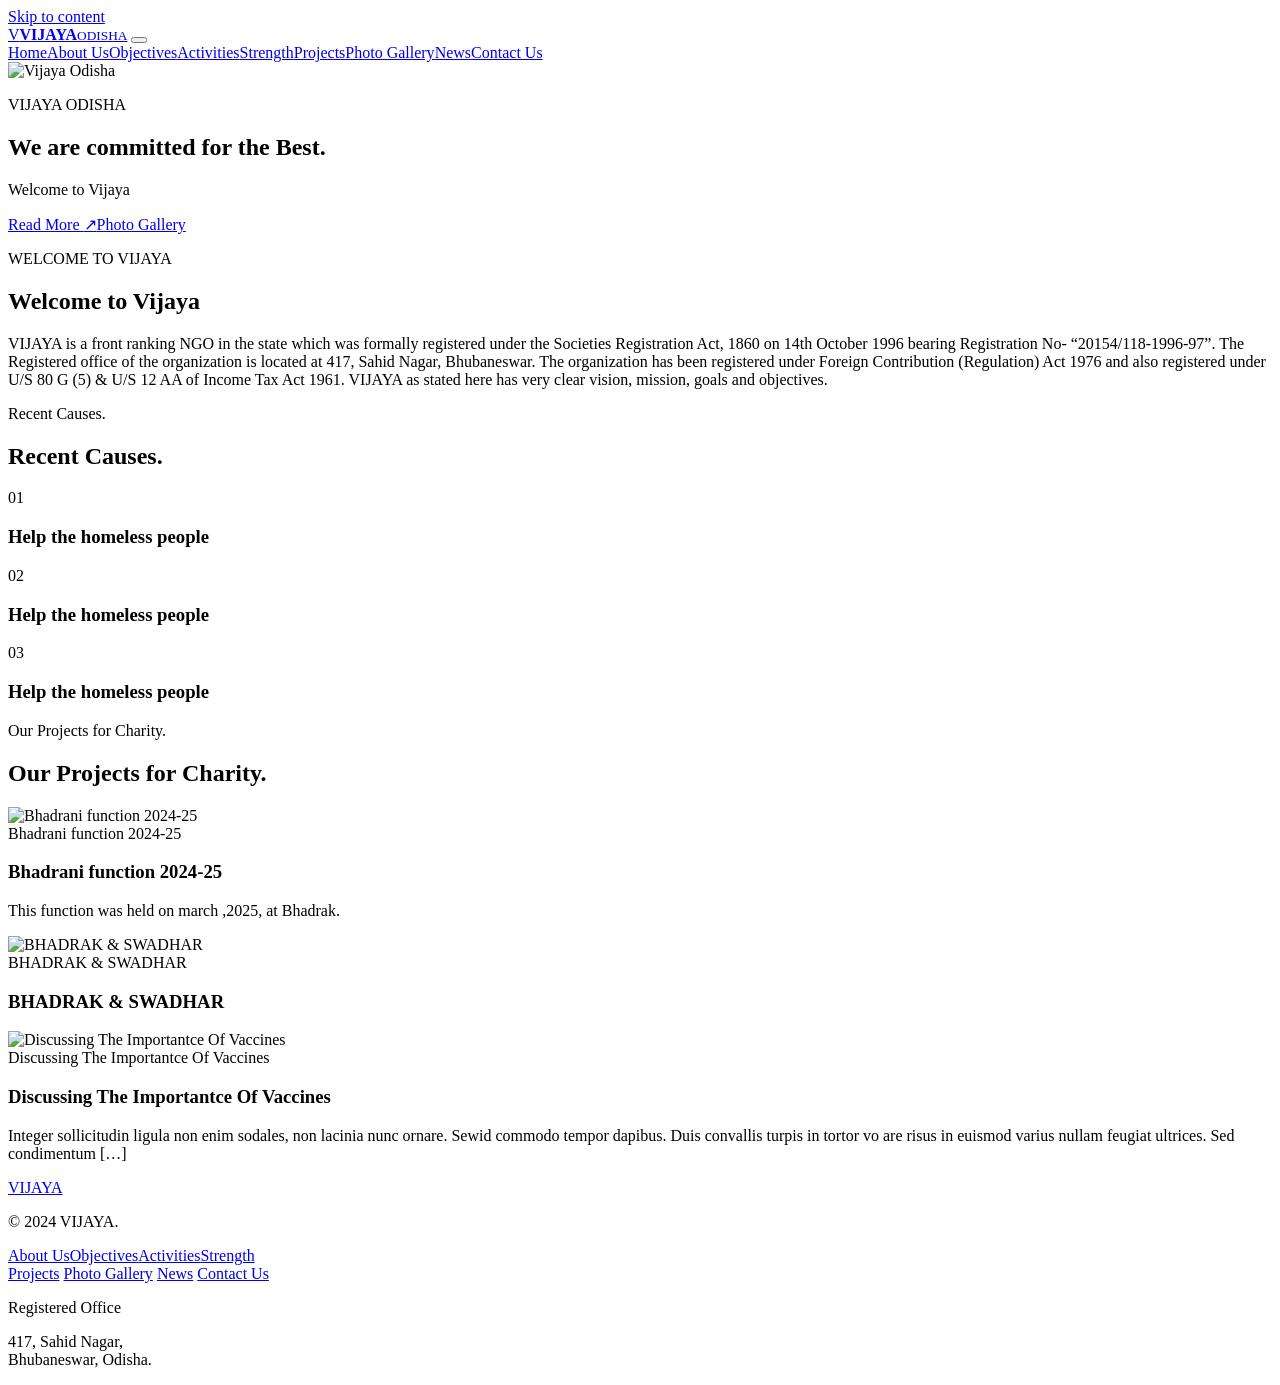
==== index.html @ b71c0298 "Add files via upload" ====
<!doctype html>
<html lang="en">
  <head>
    <meta charset="utf-8" />
    <meta name="viewport" content="width=device-width,initial-scale=1" />
    <title>Home | Vijaya</title>
    <link rel="preconnect" href="https://fonts.googleapis.com" />
    <link rel="preconnect" href="https://fonts.gstatic.com" crossorigin />
    <link
      href="https://fonts.googleapis.com/css2?family=DM+Sans:wght@400;500;600;700;800&family=Playfair+Display:wght@500;600;700&display=swap"
      rel="stylesheet"
    />
    <link rel="stylesheet" href="css/style.css" />
    <link rel="stylesheet" href="css/site-pages.css" />
  </head>
  <body>
    <a class="skip-link" href="#main">Skip to content</a>
    <header class="site-header">
      <div class="container nav">
        <a class="brand" href="index.html" aria-label="VIJAYA home"
          ><span class="brand-mark">V</span
          ><span class="brand-copy"
            ><strong>VIJAYA</strong><small>ODISHA</small></span
          ></a
        >
        <button
          class="menu-toggle"
          type="button"
          aria-label="Open navigation"
          aria-expanded="false"
        >
          <span></span><span></span><span></span>
        </button>
        <nav class="nav-links" aria-label="Primary navigation">
          <a href="index.html">Home</a><a href="about-us.html">About Us</a
          ><a href="objectives.html">Objectives</a
          ><a href="activities.html">Activities</a
          ><a href="strength.html">Strength</a
          ><a href="projects.html">Projects</a
          ><a href="photo-gallery.html">Photo Gallery</a
          ><a href="news.html">News</a><a href="contact.html">Contact Us</a>
        </nav>
      </div>
    </header>
    <main id="main" class="page-main">
      <section class="home-hero">
        <img src="assets\images\2026\photo-07.jpg" alt="Vijaya Odisha" />
        <div class="home-hero-content">
          <p class="eyebrow"><span></span> VIJAYA ODISHA</p>
          <h1>We are committed for the Best.</h1>
          <p class="home-hero-note">Welcome to Vijaya</p>
          <div class="home-actions">
            <a class="home-button primary" href="about-us.html"
              >Read More <span>↗</span></a
            ><a class="home-button secondary" href="photo-gallery.html"
              >Photo Gallery</a
            >
          </div>
        </div>
      </section>
      <section class="page-section">
        <div class="container home-intro">
          <div class="intro-title">
            <p class="eyebrow"><span></span> WELCOME TO VIJAYA</p>
            <h2>Welcome to Vijaya</h2>
          </div>
          <p class="lead-copy">
            VIJAYA is a front ranking NGO in the state which was formally
            registered under the Societies Registration Act, 1860 on 14th
            October 1996 bearing Registration No- “20154/118-1996-97”. The
            Registered office of the organization is located at 417, Sahid
            Nagar, Bhubaneswar. The organization has been registered under
            Foreign Contribution (Regulation) Act 1976 and also registered under
            U/S 80 G (5) &amp; U/S 12 AA of Income Tax Act 1961. VIJAYA as
            stated here has very clear vision, mission, goals and objectives.
          </p>
        </div>
      </section>
      <section class="page-section soft-section">
        <div class="container">
          <div class="page-heading">
            <p class="small-label">Recent Causes.</p>
            <h2>Recent Causes.</h2>
          </div>
          <div class="causes-grid">
            <article class="cause-card">
              <span class="number">01</span>
              <h3>Help the homeless people</h3>
            </article>
            <article class="cause-card">
              <span class="number">02</span>
              <h3>Help the homeless people</h3>
            </article>
            <article class="cause-card">
              <span class="number">03</span>
              <h3>Help the homeless people</h3>
            </article>
          </div>
        </div>
      </section>
      <section class="page-section home-projects">
        <div class="container">
          <div class="page-heading">
            <p class="small-label">Our Projects for Charity.</p>
            <h2>Our Projects for Charity.</h2>
          </div>
          <div class="home-project-grid">
            <article class="home-project-card">
              <img
                src="assets\images\2025\photo-09.jpg"
                alt="Bhadrani function 2024-25"
              />
              <div class="project-body">
                <span>Bhadrani function 2024-25</span>
                <h3>Bhadrani function 2024-25</h3>
                <p>This function was held on march ,2025, at Bhadrak.</p>
              </div>
            </article>
            <article class="home-project-card">
              <img
                src="assets\images\2026\photo-08.jpg"
                alt="BHADRAK &amp; SWADHAR"
              />
              <div class="project-body">
                <span>BHADRAK &amp; SWADHAR</span>
                <h3>BHADRAK &amp; SWADHAR</h3>
              </div>
            </article>
            <article class="home-project-card">
              <img
                src="assets\images\2026\photo-06.jpg"
                alt="Discussing The Importantce Of Vaccines"
              />
              <div class="project-body">
                <span>Discussing The Importantce Of Vaccines</span>
                <h3>Discussing The Importantce Of Vaccines</h3>
                <p>
                  Integer sollicitudin ligula non enim sodales, non lacinia nunc
                  ornare. Sewid commodo tempor dapibus. Duis convallis turpis in
                  tortor vo are risus in euismod varius nullam feugiat ultrices.
                  Sed condimentum […]
                </p>
              </div>
            </article>
          </div>
        </div>
      </section>
    </main>
    <footer class="site-footer">
      <div class="container footer-grid">
        <div>
          <a class="footer-brand" href="index.html">VIJAYA</a>
          <p>© 2024 VIJAYA.</p>
        </div>
        <div class="footer-links">
          <a href="about-us.html">About Us</a
          ><a href="objectives.html">Objectives</a
          ><a href="activities.html">Activities</a
          ><a href="strength.html">Strength</a>
        </div>
        <div class="footer-links">
          <a href="projects.html">Projects</a>
          <a href="photo-gallery.html">Photo Gallery</a>
          <a href="news.html">News</a>
          <a href="contact.html">Contact Us</a>
        </div>
        <div>
          <p class="footer-title">Registered Office</p>
          <p>417, Sahid Nagar,<br />Bhubaneswar, Odisha.</p>
        </div>
      </div>
    </footer>
    <script src="js/script.js"></script>
  </body>
</html>
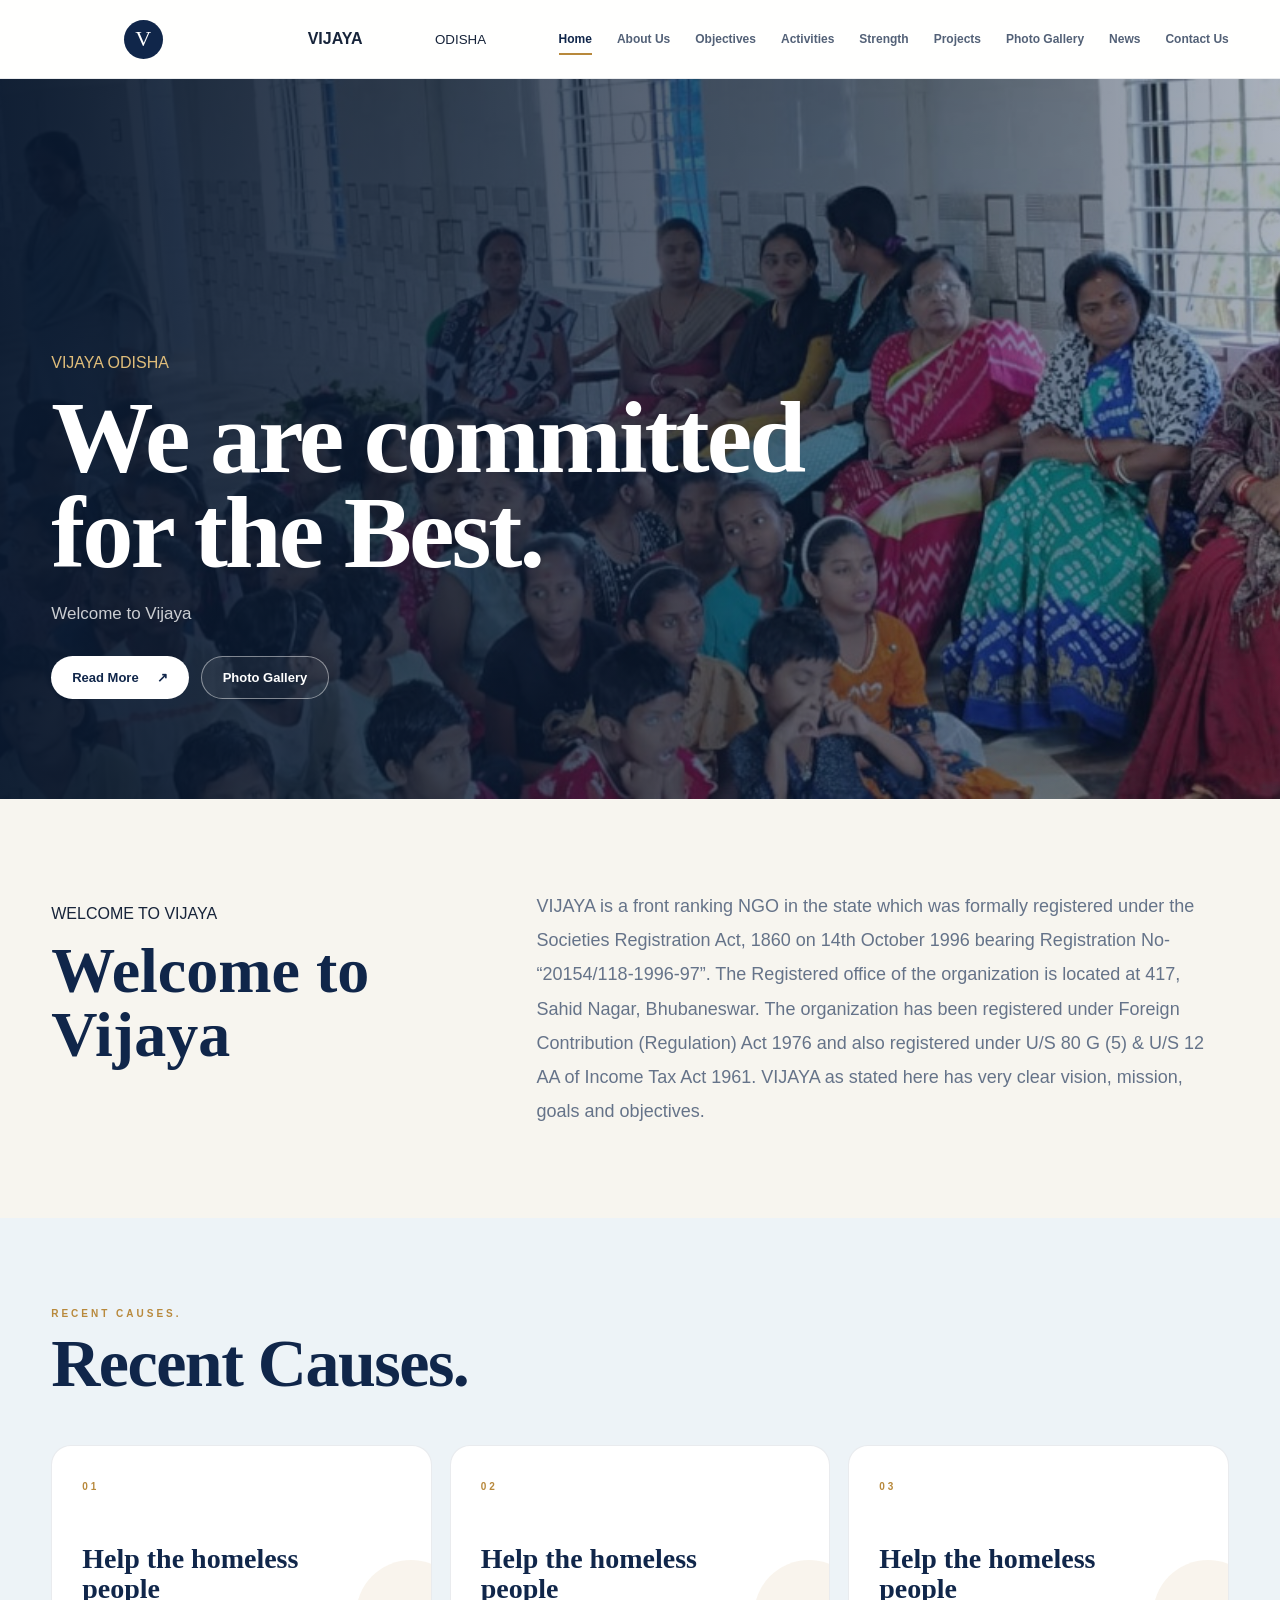
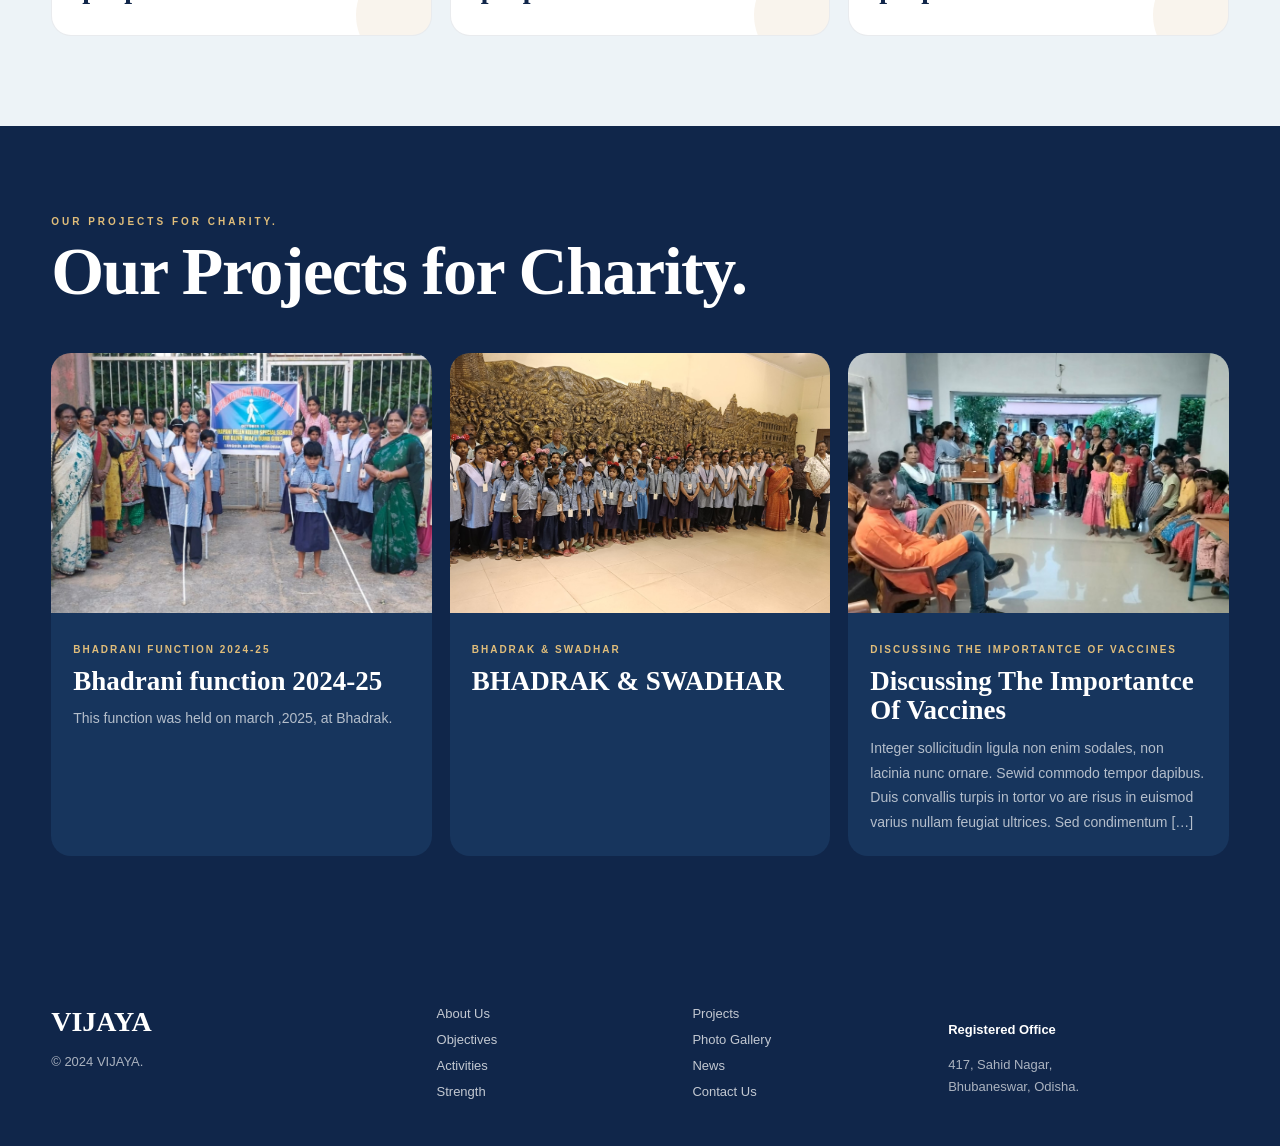
==== commit 3761192a: "Initial commit: Add website files for Vijaya Odisha project" ====
--- a/index.html
+++ b/index.html
@@ -8,8 +8,7 @@
     <link rel="preconnect" href="https://fonts.gstatic.com" crossorigin />
     <link
       href="https://fonts.googleapis.com/css2?family=DM+Sans:wght@400;500;600;700;800&family=Playfair+Display:wght@500;600;700&display=swap"
-      rel="stylesheet"
-    />
+      rel="stylesheet"/>
     <link rel="stylesheet" href="css/style.css" />
     <link rel="stylesheet" href="css/site-pages.css" />
   </head>
@@ -17,12 +16,10 @@
     <a class="skip-link" href="#main">Skip to content</a>
     <header class="site-header">
       <div class="container nav">
-        <a class="brand" href="index.html" aria-label="VIJAYA home"
-          ><span class="brand-mark">V</span
-          ><span class="brand-copy"
-            ><strong>VIJAYA</strong><small>ODISHA</small></span
-          ></a
-        >
+        <a class="brand" href="index.html" aria-label="VIJAYA home"></a>
+          <span class="brand-mark">V</span>
+          <span class="brand-copy"></span>
+            <strong>VIJAYA</strong><small>ODISHA</small></span></a>
         <button
           class="menu-toggle"
           type="button"
@@ -32,13 +29,15 @@
           <span></span><span></span><span></span>
         </button>
         <nav class="nav-links" aria-label="Primary navigation">
-          <a href="index.html">Home</a><a href="about-us.html">About Us</a
-          ><a href="objectives.html">Objectives</a
-          ><a href="activities.html">Activities</a
-          ><a href="strength.html">Strength</a
-          ><a href="projects.html">Projects</a
-          ><a href="photo-gallery.html">Photo Gallery</a
-          ><a href="news.html">News</a><a href="contact.html">Contact Us</a>
+          <a href="index.html">Home</a>
+          <a href="about-us.html">About Us</a>
+          <a href="objectives.html">Objectives</a>
+          <a href="activities.html">Activities</a>
+          <a href="strength.html">Strength</a>
+          <a href="projects.html">Projects</a>
+          <a href="photo-gallery.html">Photo Gallery</a>
+          <a href="news.html">News</a>
+          <a href="contact.html">Contact Us</a>
         </nav>
       </div>
     </header>
@@ -50,11 +49,8 @@
           <h1>We are committed for the Best.</h1>
           <p class="home-hero-note">Welcome to Vijaya</p>
           <div class="home-actions">
-            <a class="home-button primary" href="about-us.html"
-              >Read More <span>↗</span></a
-            ><a class="home-button secondary" href="photo-gallery.html"
-              >Photo Gallery</a
-            >
+            <a class="home-button primary" href="about-us.html">Read More <span>↗</span></a>
+            <a class="home-button secondary" href="photo-gallery.html">Photo Gallery</a>
           </div>
         </div>
       </section>
@@ -153,10 +149,10 @@
           <p>© 2024 VIJAYA.</p>
         </div>
         <div class="footer-links">
-          <a href="about-us.html">About Us</a
-          ><a href="objectives.html">Objectives</a
-          ><a href="activities.html">Activities</a
-          ><a href="strength.html">Strength</a>
+          <a href="about-us.html">About Us</a>
+          <a href="objectives.html">Objectives</a>
+          <a href="activities.html">Activities</a>
+          <a href="strength.html">Strength</a>
         </div>
         <div class="footer-links">
           <a href="projects.html">Projects</a>
--- a/css/style.css
+++ b/css/style.css
@@ -0,0 +1,208 @@
+* {
+  box-sizing: border-box;
+}
+html {
+  scroll-behavior: smooth;
+}
+body {
+  margin: 0;
+  background: #f7f5ef;
+  color: #17243a;
+  font-family: "DM Sans", sans-serif;
+}
+a {
+  color: inherit;
+  text-decoration: none;
+}
+button {
+  font: inherit;
+}
+.container {
+  width: min(1380px, 92vw);
+  margin-inline: auto;
+}
+.skip-link {
+  position: fixed;
+  left: 15px;
+  top: -60px;
+  z-index: 10000;
+  padding: 12px 18px;
+  background: #10264a;
+  color: #fff;
+  border-radius: 6px;
+}
+.skip-link:focus {
+  top: 15px;
+}
+
+.site-header {
+  position: sticky;
+  top: 0;
+  z-index: 1000;
+  background: rgba(255, 255, 255, 0.92);
+  border-bottom: 1px solid rgba(16, 38, 74, 0.09);
+  backdrop-filter: blur(16px);
+}
+.nav {
+  min-height: 78px;
+  display: flex;
+  align-items: center;
+  justify-content: space-between;
+  gap: 30px;
+}
+.brand {
+  display: flex;
+  align-items: center;
+  gap: 11px;
+}
+.brand-mark {
+  width: 39px;
+  height: 39px;
+  display: grid;
+  place-items: center;
+  border-radius: 50%;
+  background: #10264a;
+  color: #fff;
+  font-family: "Playfair Display", serif;
+  font-size: 22px;
+}
+.brand-copy {
+  display: flex;
+  flex-direction: column;
+  line-height: 1;
+}
+.brand-copy strong {
+  font-size: 17px;
+  letter-spacing: 2px;
+}
+.brand-copy small {
+  margin-top: 5px;
+  font-size: 8px;
+  letter-spacing: 3px;
+  color: #b8893c;
+}
+.nav-links {
+  display: flex;
+  align-items: center;
+  gap: 25px;
+}
+.nav-links a {
+  font-size: 12px;
+  font-weight: 600;
+  color: #536177;
+  padding: 31px 0;
+  position: relative;
+}
+.nav-links a:after {
+  content: "";
+  position: absolute;
+  left: 0;
+  right: 100%;
+  bottom: 22px;
+  height: 2px;
+  background: #b8893c;
+  transition: 0.25s;
+}
+.nav-links a:hover,
+.nav-links a.active {
+  color: #10264a;
+}
+.nav-links a:hover:after,
+.nav-links a.active:after {
+  right: 0;
+}
+.menu-toggle {
+  display: none;
+  border: 0;
+  background: transparent;
+  padding: 8px;
+}
+.menu-toggle span {
+  display: block;
+  width: 25px;
+  height: 2px;
+  background: #10264a;
+  margin: 5px 0;
+}
+
+.site-footer {
+  background: #10264a;
+  color: #fff;
+  margin-top: 0;
+  padding: 60px 0 35px;
+}
+.footer-grid {
+  display: grid;
+  grid-template-columns: 1.6fr 1fr 1fr 1.3fr;
+  gap: 40px;
+}
+.footer-brand {
+  font-family: "Playfair Display", serif;
+  font-size: 28px;
+  font-weight: 700;
+}
+.site-footer p {
+  color: rgba(255, 255, 255, 0.65);
+  font-size: 13px;
+  line-height: 1.7;
+}
+.footer-links {
+  display: flex;
+  flex-direction: column;
+  gap: 11px;
+}
+.footer-links a {
+  color: rgba(255, 255, 255, 0.75);
+  font-size: 13px;
+}
+.footer-links a:hover {
+  color: #fff;
+}
+.footer-title {
+  color: #fff !important;
+  font-weight: 700;
+}
+
+@media (max-width: 1050px) {
+  .nav-links {
+    gap: 15px;
+  }
+  .nav-links a {
+    font-size: 11px;
+  }
+}
+@media (max-width: 850px) {
+  .menu-toggle {
+    display: block;
+  }
+  .nav-links {
+    position: absolute;
+    top: 78px;
+    left: 0;
+    right: 0;
+    display: none;
+    flex-direction: column;
+    align-items: stretch;
+    gap: 0;
+    padding: 10px 5vw 20px;
+    background: #fff;
+    border-bottom: 1px solid #ddd;
+  }
+  .nav-links.open {
+    display: flex;
+  }
+  .nav-links a {
+    padding: 13px 0;
+  }
+  .nav-links a:after {
+    bottom: 6px;
+  }
+  .footer-grid {
+    grid-template-columns: 1fr 1fr;
+  }
+}
+@media (max-width: 550px) {
+  .footer-grid {
+    grid-template-columns: 1fr;
+  }
+}
--- a/css/site-pages.css
+++ b/css/site-pages.css
@@ -0,0 +1,704 @@
+:root {
+  --navy: #10264a;
+  --gold: #b8893c;
+  --cream: #f7f5ef;
+  --blue-soft: #edf3f7;
+  --text: #17243a;
+  --muted: #657389;
+  --line: #dfe5ea;
+  --white: #fff;
+  --shadow: 0 18px 45px rgba(16, 38, 74, 0.1);
+}
+
+/* Shared page system — intentionally separate from the Photo Gallery CSS. */
+.page-main {
+  background: var(--cream);
+  overflow: hidden;
+}
+.page-hero {
+  position: relative;
+  min-height: 430px;
+  display: flex;
+  align-items: flex-end;
+  background: var(--navy);
+  color: #fff;
+  overflow: hidden;
+}
+.page-hero img {
+  position: absolute;
+  inset: 0;
+  width: 100%;
+  height: 100%;
+  object-fit: cover;
+  opacity: 0.72;
+}
+.page-hero::after {
+  content: "";
+  position: absolute;
+  inset: 0;
+  background: linear-gradient(
+    90deg,
+    rgba(16, 38, 74, 0.94),
+    rgba(16, 38, 74, 0.55) 55%,
+    rgba(16, 38, 74, 0.18)
+  );
+}
+.page-hero-content {
+  position: relative;
+  z-index: 2;
+  padding: 80px 0 70px;
+  width: min(1380px, 92vw);
+  margin-inline: auto;
+}
+.page-hero .eyebrow {
+  color: #e0bd7a;
+  margin-bottom: 16px;
+}
+.page-hero h1 {
+  font-family: "Playfair Display", serif;
+  font-size: clamp(54px, 7vw, 92px);
+  line-height: 0.96;
+  letter-spacing: -2px;
+  margin: 0;
+  max-width: 900px;
+}
+.page-hero .hero-sub {
+  max-width: 650px;
+  margin: 22px 0 0;
+  color: rgba(255, 255, 255, 0.78);
+  font-size: 16px;
+  line-height: 1.8;
+}
+
+.page-section {
+  padding: 90px 0;
+}
+.page-section.soft-section {
+  background: var(--blue-soft);
+}
+.page-section.cream-section {
+  background: #f3eee4;
+}
+.page-heading {
+  margin-bottom: 46px;
+  max-width: 850px;
+}
+.page-heading .small-label {
+  font-size: 10px;
+  letter-spacing: 3px;
+  font-weight: 700;
+  color: var(--gold);
+  margin: 0 0 10px;
+  text-transform: uppercase;
+}
+.page-heading h2 {
+  font-family: "Playfair Display", serif;
+  color: var(--navy);
+  font-size: clamp(42px, 5.5vw, 68px);
+  line-height: 1.02;
+  letter-spacing: -1.5px;
+  margin: 0;
+}
+.page-heading p:not(.small-label) {
+  color: var(--muted);
+  font-size: 16px;
+  line-height: 1.85;
+  max-width: 780px;
+}
+
+.prose-card {
+  background: #fff;
+  border: 1px solid rgba(16, 38, 74, 0.09);
+  border-radius: 20px;
+  padding: 34px;
+  box-shadow: 0 10px 30px rgba(16, 38, 74, 0.05);
+}
+.prose-card h3 {
+  font-family: "Playfair Display", serif;
+  color: var(--navy);
+  font-size: 30px;
+  margin: 0 0 15px;
+}
+.prose-card p {
+  color: var(--muted);
+  font-size: 15px;
+  line-height: 1.9;
+  margin: 0;
+}
+.prose-card + .prose-card {
+  margin-top: 18px;
+}
+
+.about-layout {
+  display: grid;
+  grid-template-columns: minmax(280px, 0.9fr) minmax(0, 1.1fr);
+  gap: 52px;
+  align-items: start;
+}
+.about-photo {
+  min-height: 560px;
+  border-radius: 22px;
+  overflow: hidden;
+  background: #ddd;
+  box-shadow: var(--shadow);
+  position: sticky;
+  top: 110px;
+}
+.about-photo img {
+  width: 100%;
+  height: 100%;
+  object-fit: cover;
+}
+.about-copy {
+  display: grid;
+  gap: 18px;
+}
+
+.content-grid {
+  display: grid;
+  grid-template-columns: repeat(2, minmax(0, 1fr));
+  gap: 20px;
+}
+.info-card {
+  background: #fff;
+  border: 1px solid rgba(16, 38, 74, 0.09);
+  border-radius: 20px;
+  padding: 30px;
+  min-height: 220px;
+  position: relative;
+  overflow: hidden;
+  box-shadow: 0 10px 28px rgba(16, 38, 74, 0.045);
+}
+.info-card::before {
+  content: "";
+  position: absolute;
+  left: 0;
+  top: 0;
+  width: 5px;
+  height: 100%;
+  background: var(--gold);
+}
+.info-card .number {
+  font-size: 10px;
+  letter-spacing: 3px;
+  font-weight: 800;
+  color: var(--gold);
+}
+.info-card h3 {
+  font-family: "Playfair Display", serif;
+  color: var(--navy);
+  font-size: 28px;
+  line-height: 1.15;
+  margin: 38px 0 0;
+}
+.info-card p {
+  color: var(--muted);
+  font-size: 15px;
+  line-height: 1.8;
+}
+
+.feature-layout {
+  display: grid;
+  grid-template-columns: 1.2fr 0.8fr;
+  gap: 22px;
+}
+.feature-panel {
+  position: relative;
+  min-height: 580px;
+  border-radius: 22px;
+  overflow: hidden;
+  background: var(--navy);
+  color: #fff;
+}
+.feature-panel img {
+  position: absolute;
+  inset: 0;
+  width: 100%;
+  height: 100%;
+  object-fit: cover;
+  opacity: 0.76;
+}
+.feature-panel::after {
+  content: "";
+  position: absolute;
+  inset: 35% 0 0;
+  background: linear-gradient(transparent, rgba(5, 16, 30, 0.92));
+}
+.feature-panel-content {
+  position: absolute;
+  z-index: 2;
+  left: 34px;
+  right: 34px;
+  bottom: 30px;
+}
+.feature-panel-content .small-label {
+  color: #e0bd7a;
+}
+.feature-panel-content h2 {
+  font-family: "Playfair Display", serif;
+  font-size: 46px;
+  line-height: 1;
+  margin: 10px 0 0;
+}
+.side-stack {
+  display: grid;
+  gap: 22px;
+}
+.side-card {
+  background: #fff;
+  border: 1px solid rgba(16, 38, 74, 0.09);
+  border-radius: 22px;
+  padding: 32px;
+  display: flex;
+  flex-direction: column;
+  justify-content: flex-end;
+  min-height: 279px;
+  box-shadow: 0 10px 28px rgba(16, 38, 74, 0.045);
+}
+.side-card .number {
+  color: var(--gold);
+  font-size: 11px;
+  letter-spacing: 3px;
+  font-weight: 800;
+}
+.side-card h3 {
+  font-family: "Playfair Display", serif;
+  color: var(--navy);
+  font-size: 32px;
+  margin: 40px 0 0;
+  line-height: 1.05;
+}
+
+.project-grid-pages {
+  display: grid;
+  grid-template-columns: repeat(3, minmax(0, 1fr));
+  gap: 22px;
+}
+.project-card-page {
+  background: #fff;
+  border: 1px solid rgba(16, 38, 74, 0.09);
+  border-radius: 20px;
+  overflow: hidden;
+  box-shadow: 0 12px 30px rgba(16, 38, 74, 0.06);
+  transition:
+    transform 0.25s,
+    box-shadow 0.25s;
+}
+.project-card-page:hover {
+  transform: translateY(-5px);
+  box-shadow: 0 22px 44px rgba(16, 38, 74, 0.12);
+}
+.project-card-page img {
+  width: 100%;
+  height: 270px;
+  object-fit: cover;
+}
+.project-card-page .project-body {
+  padding: 25px;
+}
+.project-card-page .project-tag {
+  display: block;
+  color: var(--gold);
+  font-size: 10px;
+  letter-spacing: 2px;
+  text-transform: uppercase;
+  font-weight: 800;
+  line-height: 1.5;
+}
+.project-card-page h3 {
+  font-family: "Playfair Display", serif;
+  color: var(--navy);
+  font-size: 27px;
+  line-height: 1.12;
+  margin: 10px 0 12px;
+}
+.project-card-page p {
+  color: var(--muted);
+  font-size: 14px;
+  line-height: 1.8;
+  margin: 0;
+}
+
+.news-list-pages {
+  display: grid;
+  gap: 18px;
+  max-width: 980px;
+}
+.news-card-page {
+  background: #fff;
+  border: 1px solid rgba(16, 38, 74, 0.09);
+  border-radius: 20px;
+  padding: 30px 32px;
+  display: grid;
+  grid-template-columns: 170px 1fr;
+  gap: 28px;
+  box-shadow: 0 10px 26px rgba(16, 38, 74, 0.045);
+}
+.news-card-page .news-label {
+  color: var(--gold);
+  font-size: 10px;
+  letter-spacing: 2px;
+  text-transform: uppercase;
+  font-weight: 800;
+  padding-top: 6px;
+}
+.news-card-page h3 {
+  font-family: "Playfair Display", serif;
+  color: var(--navy);
+  font-size: 29px;
+  margin: 0 0 9px;
+}
+.news-card-page p {
+  color: var(--muted);
+  margin: 0;
+  font-size: 15px;
+  line-height: 1.8;
+}
+
+.contact-layout {
+  display: grid;
+  grid-template-columns: 0.8fr 1.2fr;
+  gap: 24px;
+  align-items: stretch;
+}
+.contact-info {
+  background: var(--navy);
+  color: #fff;
+  border-radius: 22px;
+  padding: 40px;
+  min-height: 470px;
+  display: flex;
+  flex-direction: column;
+  justify-content: flex-end;
+}
+.contact-info .small-label {
+  color: #e0bd7a;
+  font-size: 10px;
+  letter-spacing: 3px;
+  font-weight: 800;
+  text-transform: uppercase;
+}
+.contact-info h2 {
+  font-family: "Playfair Display", serif;
+  font-size: 44px;
+  line-height: 1;
+  margin: 12px 0 18px;
+}
+.contact-info p {
+  color: rgba(255, 255, 255, 0.72);
+  line-height: 1.8;
+  font-size: 15px;
+}
+.contact-form-page {
+  background: #fff;
+  border: 1px solid rgba(16, 38, 74, 0.09);
+  border-radius: 22px;
+  padding: 40px;
+  display: grid;
+  gap: 18px;
+  box-shadow: 0 12px 30px rgba(16, 38, 74, 0.06);
+}
+.form-field {
+  display: grid;
+  gap: 8px;
+}
+.form-field label {
+  font-size: 11px;
+  font-weight: 800;
+  letter-spacing: 1px;
+  text-transform: uppercase;
+  color: var(--navy);
+}
+.form-field input,
+.form-field textarea {
+  width: 100%;
+  border: 1px solid #d8e0e6;
+  background: #fbfcfd;
+  border-radius: 10px;
+  padding: 13px 14px;
+  color: var(--text);
+  outline: none;
+  transition:
+    border-color 0.2s,
+    box-shadow 0.2s;
+}
+.form-field textarea {
+  resize: vertical;
+  min-height: 150px;
+}
+.form-field input:focus,
+.form-field textarea:focus {
+  border-color: var(--gold);
+  box-shadow: 0 0 0 3px rgba(184, 137, 60, 0.12);
+}
+.form-submit {
+  border: 0;
+  border-radius: 999px;
+  background: var(--navy);
+  color: #fff;
+  padding: 14px 22px;
+  font-weight: 800;
+  cursor: pointer;
+  justify-self: start;
+  transition:
+    transform 0.2s,
+    background 0.2s;
+}
+.form-submit:hover {
+  transform: translateY(-2px);
+  background: #183560;
+}
+#status {
+  margin: 0;
+  color: var(--gold);
+  font-size: 13px;
+}
+
+.home-hero {
+  min-height: 720px;
+  position: relative;
+  display: flex;
+  align-items: flex-end;
+  background: var(--navy);
+  color: #fff;
+  overflow: hidden;
+}
+.home-hero img {
+  position: absolute;
+  inset: 0;
+  width: 100%;
+  height: 100%;
+  object-fit: cover;
+  opacity: 0.72;
+}
+.home-hero::after {
+  content: "";
+  position: absolute;
+  inset: 0;
+  background: linear-gradient(
+    90deg,
+    rgba(9, 24, 46, 0.94),
+    rgba(9, 24, 46, 0.5) 58%,
+    rgba(9, 24, 46, 0.1)
+  );
+}
+.home-hero-content {
+  position: relative;
+  z-index: 2;
+  padding: 110px 0 100px;
+  width: min(1380px, 92vw);
+  margin-inline: auto;
+}
+.home-hero .eyebrow {
+  color: #e0bd7a;
+  margin-bottom: 18px;
+}
+.home-hero h1 {
+  font-family: "Playfair Display", serif;
+  font-size: clamp(55px, 8vw, 104px);
+  line-height: 0.93;
+  letter-spacing: -3px;
+  max-width: 850px;
+  margin: 0;
+}
+.home-hero-note {
+  font-size: 17px;
+  color: rgba(255, 255, 255, 0.78);
+  margin: 24px 0 0;
+}
+.home-actions {
+  display: flex;
+  gap: 12px;
+  flex-wrap: wrap;
+  margin-top: 32px;
+}
+.home-button {
+  display: inline-flex;
+  align-items: center;
+  gap: 18px;
+  border-radius: 999px;
+  padding: 13px 21px;
+  font-size: 13px;
+  font-weight: 800;
+  transition: transform 0.2s;
+}
+.home-button:hover {
+  transform: translateY(-2px);
+}
+.home-button.primary {
+  background: #fff;
+  color: var(--navy);
+}
+.home-button.secondary {
+  border: 1px solid rgba(255, 255, 255, 0.45);
+  color: #fff;
+  background: rgba(255, 255, 255, 0.06);
+}
+.home-intro {
+  display: grid;
+  grid-template-columns: 0.75fr 1.25fr;
+  gap: 70px;
+  align-items: start;
+}
+.home-intro .intro-title h2 {
+  font-family: "Playfair Display", serif;
+  font-size: clamp(42px, 5vw, 66px);
+  line-height: 1;
+  margin: 0;
+  color: var(--navy);
+}
+.home-intro .lead-copy {
+  font-size: 18px;
+  line-height: 1.9;
+  color: var(--muted);
+  margin: 0;
+}
+.causes-grid {
+  display: grid;
+  grid-template-columns: repeat(3, 1fr);
+  gap: 18px;
+}
+.cause-card {
+  background: #fff;
+  border: 1px solid rgba(16, 38, 74, 0.09);
+  border-radius: 20px;
+  padding: 30px;
+  min-height: 190px;
+  position: relative;
+  overflow: hidden;
+}
+.cause-card::after {
+  content: "";
+  position: absolute;
+  right: -35px;
+  bottom: -35px;
+  width: 110px;
+  height: 110px;
+  border-radius: 50%;
+  background: rgba(184, 137, 60, 0.09);
+}
+.cause-card .number {
+  color: var(--gold);
+  font-size: 10px;
+  letter-spacing: 3px;
+  font-weight: 800;
+}
+.cause-card h3 {
+  font-family: "Playfair Display", serif;
+  color: var(--navy);
+  font-size: 28px;
+  line-height: 1.1;
+  margin: 50px 0 0;
+  max-width: 250px;
+}
+.home-projects {
+  background: var(--navy);
+  color: #fff;
+}
+.home-projects .page-heading h2 {
+  color: #fff;
+}
+.home-projects .page-heading .small-label {
+  color: #e0bd7a;
+}
+.home-project-grid {
+  display: grid;
+  grid-template-columns: repeat(3, 1fr);
+  gap: 18px;
+}
+.home-project-card {
+  border-radius: 20px;
+  overflow: hidden;
+  background: #17355d;
+}
+.home-project-card img {
+  width: 100%;
+  height: 260px;
+  object-fit: cover;
+}
+.home-project-card .project-body {
+  padding: 22px;
+}
+.home-project-card span {
+  font-size: 10px;
+  color: #e0bd7a;
+  letter-spacing: 2px;
+  text-transform: uppercase;
+  font-weight: 800;
+}
+.home-project-card h3 {
+  font-family: "Playfair Display", serif;
+  font-size: 27px;
+  line-height: 1.1;
+  margin: 10px 0 0;
+  color: #fff;
+}
+.home-project-card p {
+  color: rgba(255, 255, 255, 0.68);
+  font-size: 14px;
+  line-height: 1.75;
+  margin: 10px 0 0;
+}
+
+@media (max-width: 950px) {
+  .about-layout,
+  .home-intro,
+  .contact-layout {
+    grid-template-columns: 1fr;
+  }
+  .about-photo {
+    position: relative;
+    top: auto;
+    min-height: 430px;
+  }
+  .feature-layout {
+    grid-template-columns: 1fr;
+  }
+  .project-grid-pages,
+  .home-project-grid {
+    grid-template-columns: repeat(2, 1fr);
+  }
+  .causes-grid {
+    grid-template-columns: 1fr 1fr;
+  }
+}
+@media (max-width: 700px) {
+  .page-section {
+    padding: 65px 0;
+  }
+  .page-hero {
+    min-height: 360px;
+  }
+  .page-hero-content {
+    padding: 70px 0 55px;
+  }
+  .page-hero h1 {
+    font-size: 54px;
+  }
+  .content-grid,
+  .project-grid-pages,
+  .home-project-grid,
+  .causes-grid {
+    grid-template-columns: 1fr;
+  }
+  .feature-panel {
+    min-height: 440px;
+  }
+  .side-card {
+    min-height: 210px;
+  }
+  .news-card-page {
+    grid-template-columns: 1fr;
+    gap: 8px;
+  }
+  .contact-info,
+  .contact-form-page {
+    padding: 28px;
+  }
+  .home-hero {
+    min-height: 650px;
+  }
+  .home-hero-content {
+    padding: 90px 0 70px;
+  }
+}
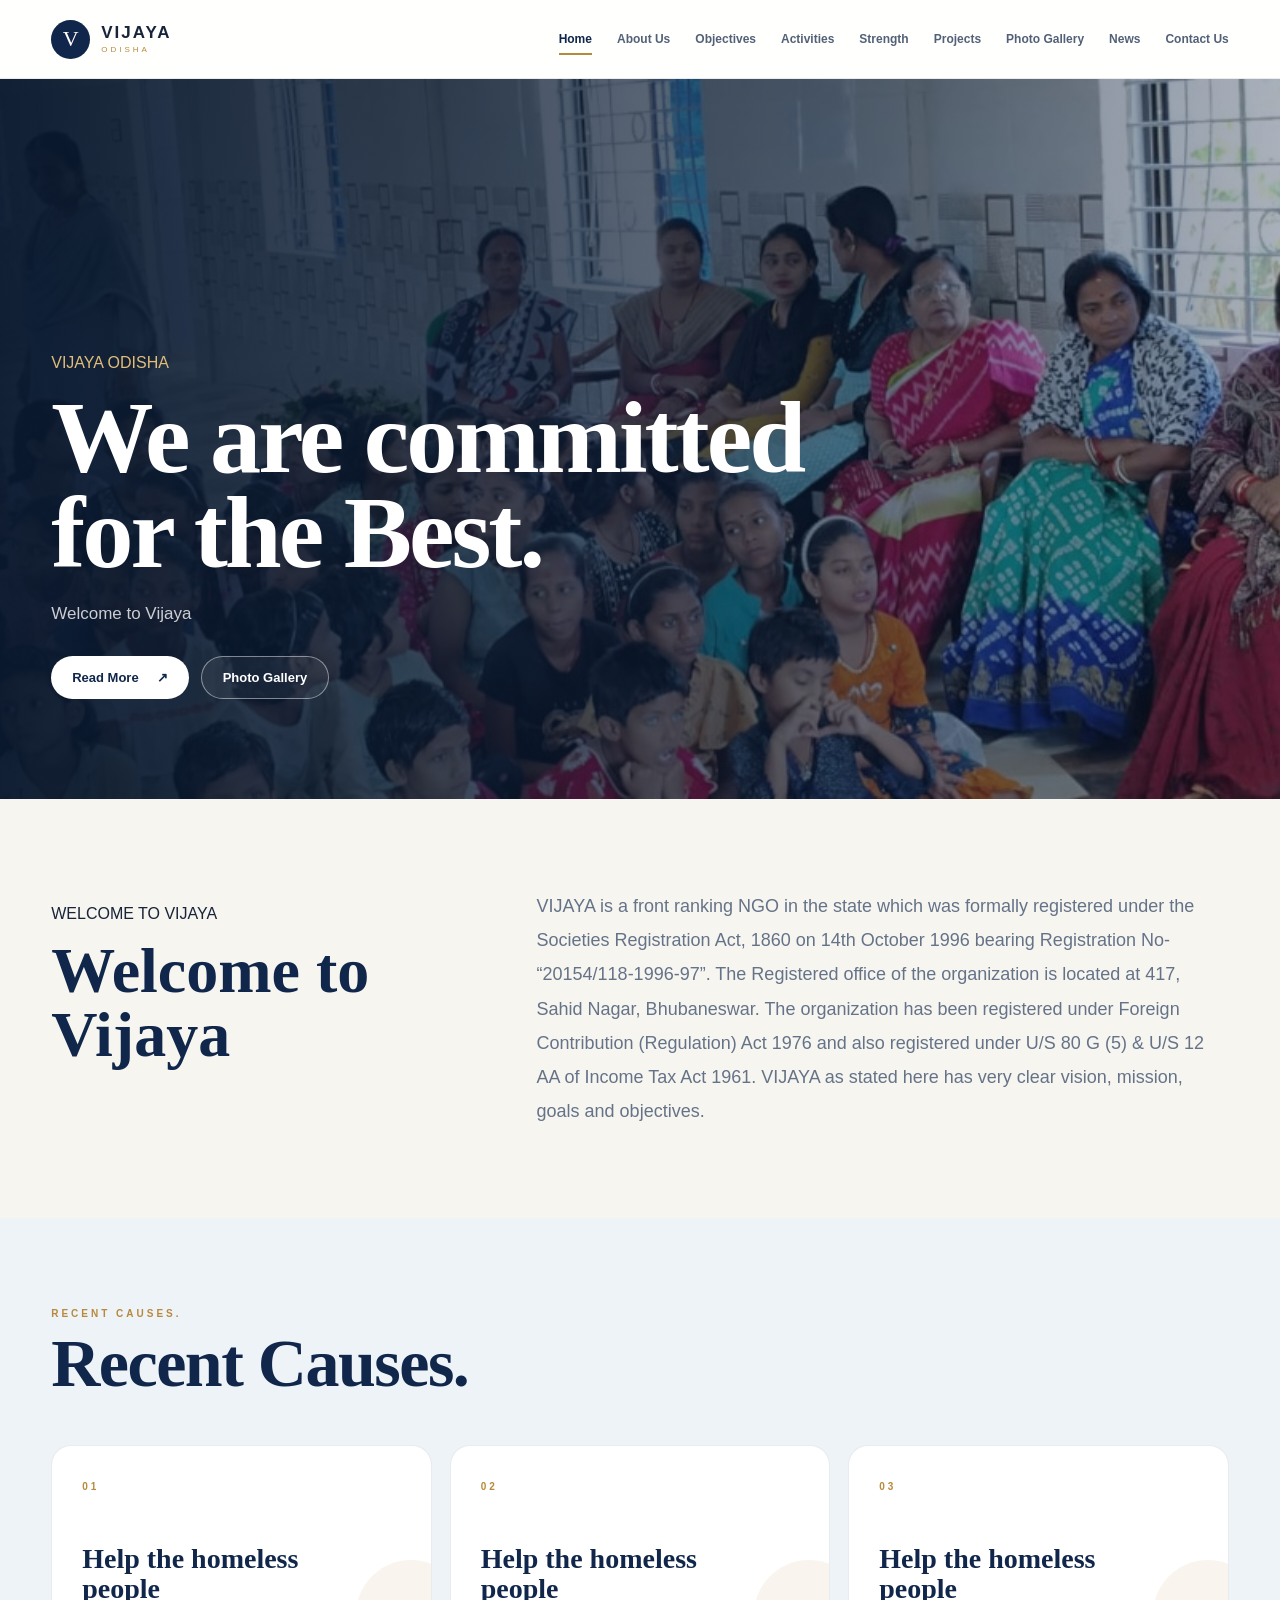
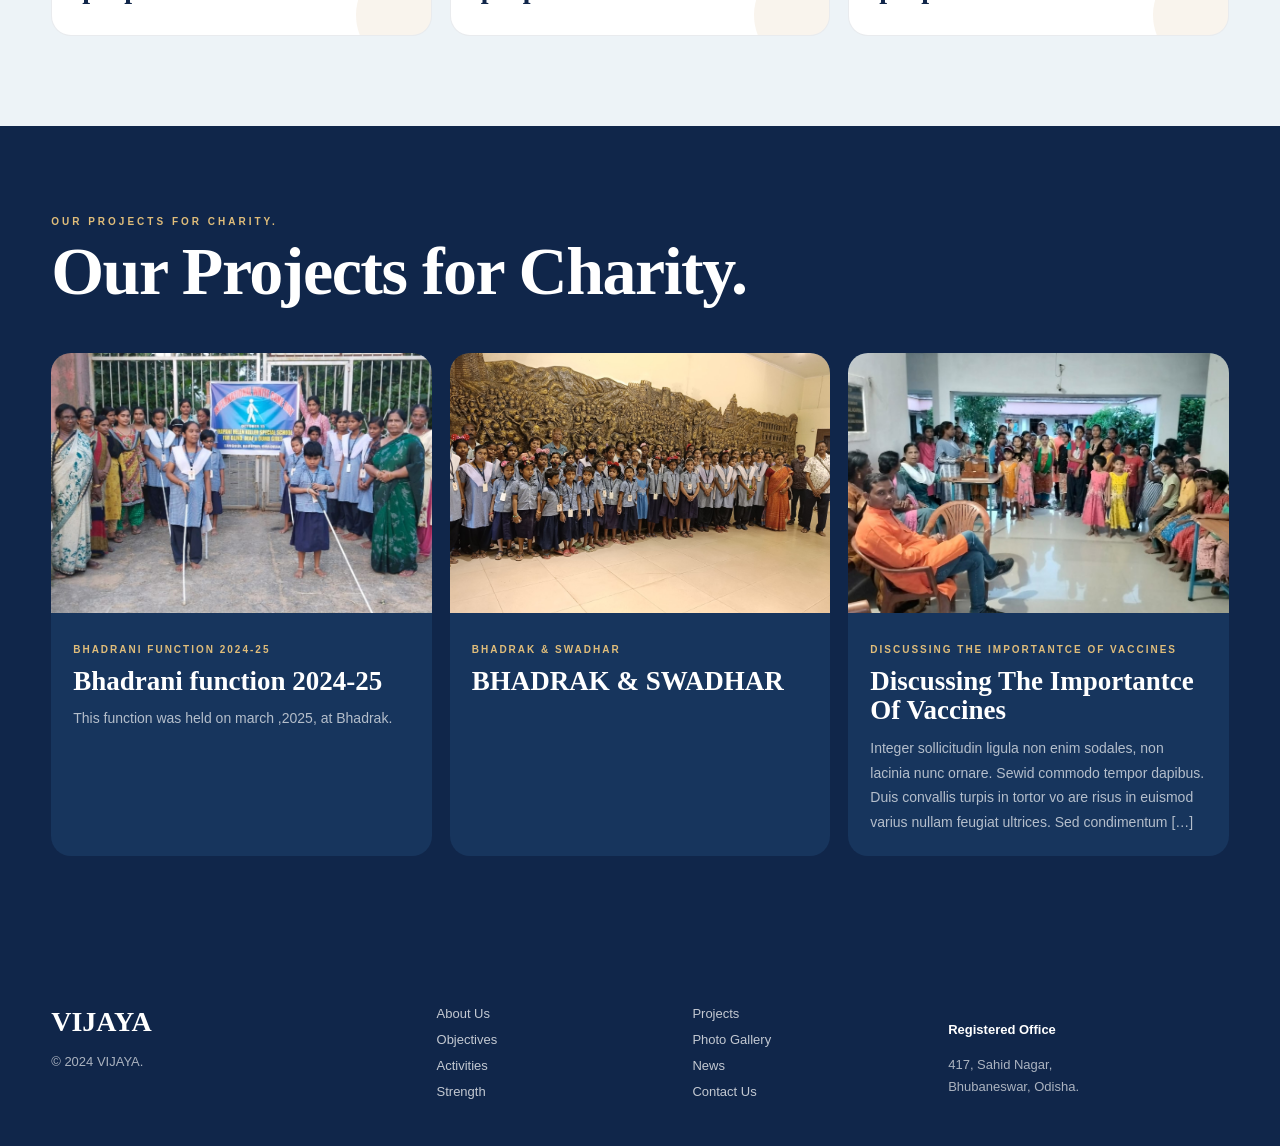
==== commit 943f06a8: "Update project files" ====
--- a/index.html
+++ b/index.html
@@ -8,7 +8,8 @@
     <link rel="preconnect" href="https://fonts.gstatic.com" crossorigin />
     <link
       href="https://fonts.googleapis.com/css2?family=DM+Sans:wght@400;500;600;700;800&family=Playfair+Display:wght@500;600;700&display=swap"
-      rel="stylesheet"/>
+      rel="stylesheet"
+    />
     <link rel="stylesheet" href="css/style.css" />
     <link rel="stylesheet" href="css/site-pages.css" />
   </head>
@@ -16,10 +17,12 @@
     <a class="skip-link" href="#main">Skip to content</a>
     <header class="site-header">
       <div class="container nav">
-        <a class="brand" href="index.html" aria-label="VIJAYA home"></a>
-          <span class="brand-mark">V</span>
-          <span class="brand-copy"></span>
-            <strong>VIJAYA</strong><small>ODISHA</small></span></a>
+        <a class="brand" href="index.html" aria-label="VIJAYA home"
+          ><span class="brand-mark">V</span
+          ><span class="brand-copy"
+            ><strong>VIJAYA</strong><small>ODISHA</small></span
+          ></a
+        >
         <button
           class="menu-toggle"
           type="button"
@@ -29,15 +32,13 @@
           <span></span><span></span><span></span>
         </button>
         <nav class="nav-links" aria-label="Primary navigation">
-          <a href="index.html">Home</a>
-          <a href="about-us.html">About Us</a>
-          <a href="objectives.html">Objectives</a>
-          <a href="activities.html">Activities</a>
-          <a href="strength.html">Strength</a>
-          <a href="projects.html">Projects</a>
-          <a href="photo-gallery.html">Photo Gallery</a>
-          <a href="news.html">News</a>
-          <a href="contact.html">Contact Us</a>
+          <a href="index.html">Home</a><a href="about-us.html">About Us</a
+          ><a href="objectives.html">Objectives</a
+          ><a href="activities.html">Activities</a
+          ><a href="strength.html">Strength</a
+          ><a href="projects.html">Projects</a
+          ><a href="photo-gallery.html">Photo Gallery</a
+          ><a href="news.html">News</a><a href="contact.html">Contact Us</a>
         </nav>
       </div>
     </header>
@@ -49,8 +50,11 @@
           <h1>We are committed for the Best.</h1>
           <p class="home-hero-note">Welcome to Vijaya</p>
           <div class="home-actions">
-            <a class="home-button primary" href="about-us.html">Read More <span>↗</span></a>
-            <a class="home-button secondary" href="photo-gallery.html">Photo Gallery</a>
+            <a class="home-button primary" href="about-us.html"
+              >Read More <span>↗</span></a
+            ><a class="home-button secondary" href="photo-gallery.html"
+              >Photo Gallery</a
+            >
           </div>
         </div>
       </section>
@@ -149,10 +153,10 @@
           <p>© 2024 VIJAYA.</p>
         </div>
         <div class="footer-links">
-          <a href="about-us.html">About Us</a>
-          <a href="objectives.html">Objectives</a>
-          <a href="activities.html">Activities</a>
-          <a href="strength.html">Strength</a>
+          <a href="about-us.html">About Us</a
+          ><a href="objectives.html">Objectives</a
+          ><a href="activities.html">Activities</a
+          ><a href="strength.html">Strength</a>
         </div>
         <div class="footer-links">
           <a href="projects.html">Projects</a>
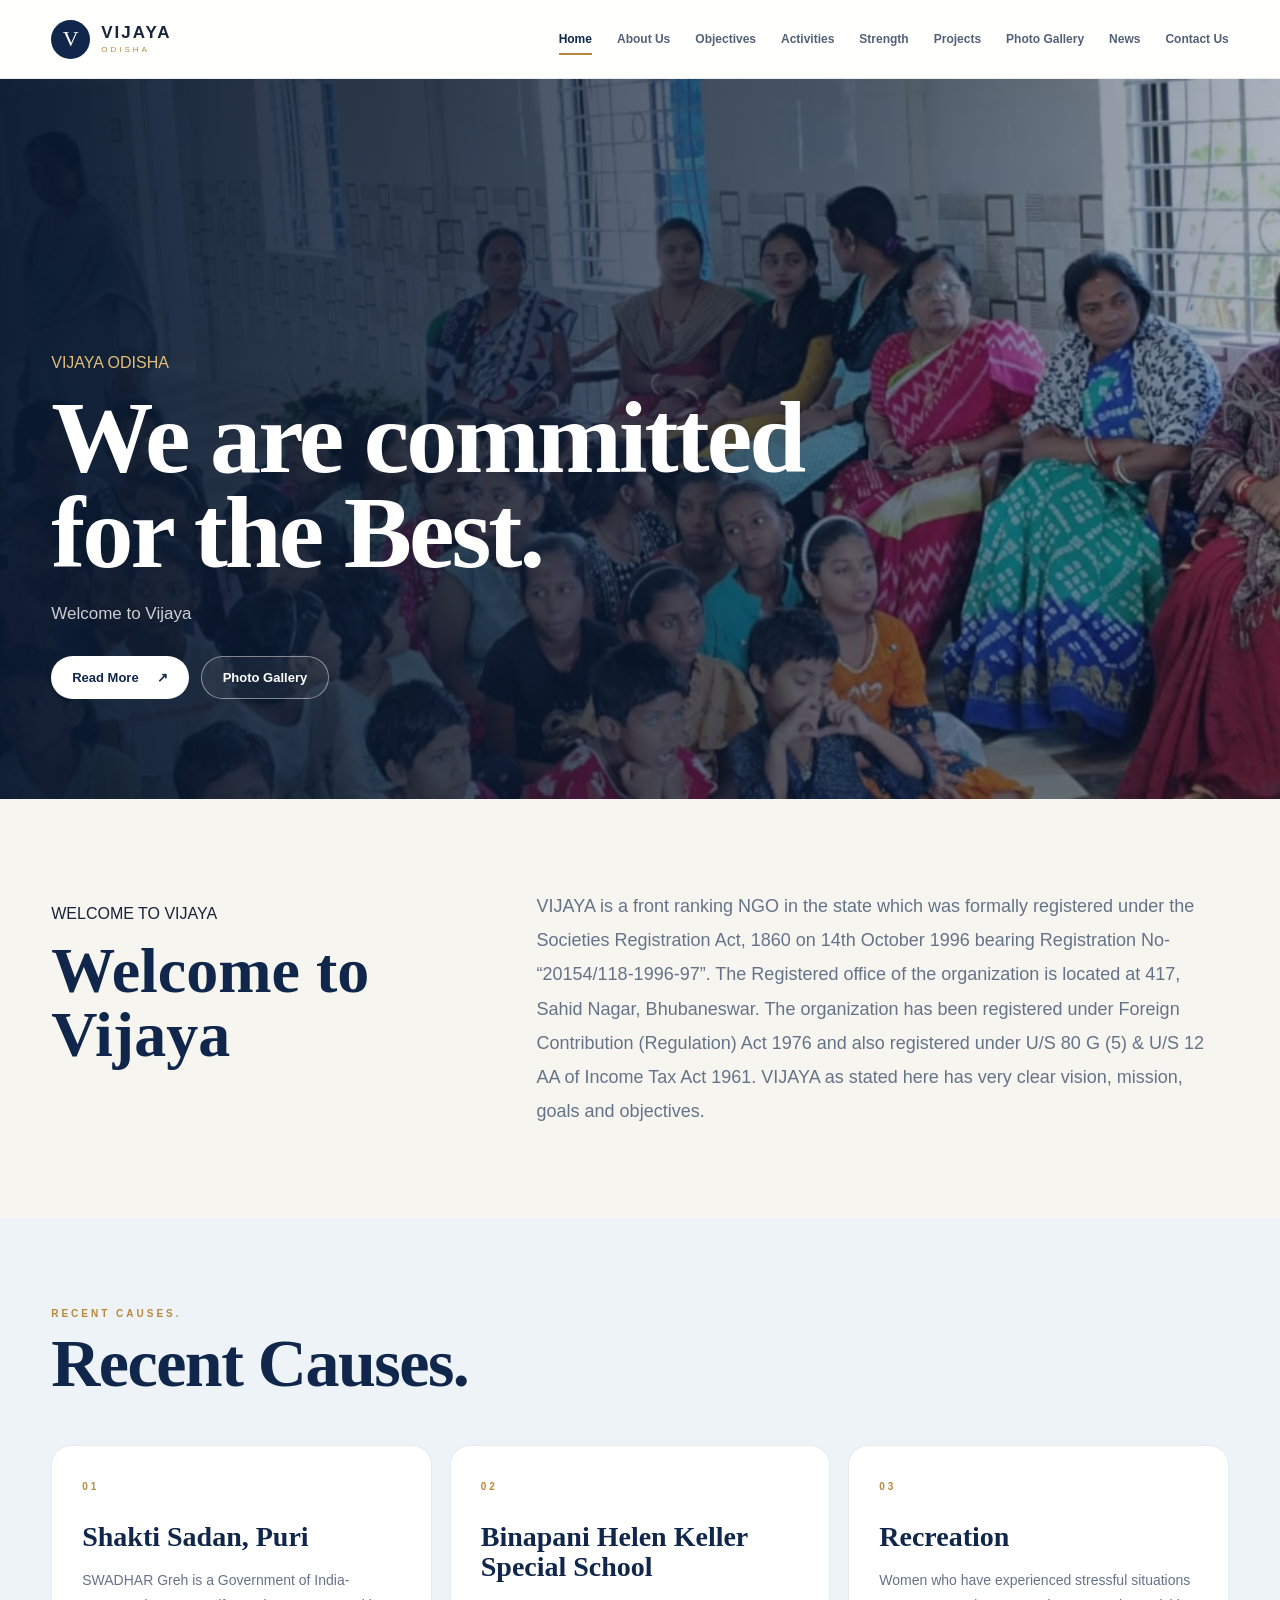
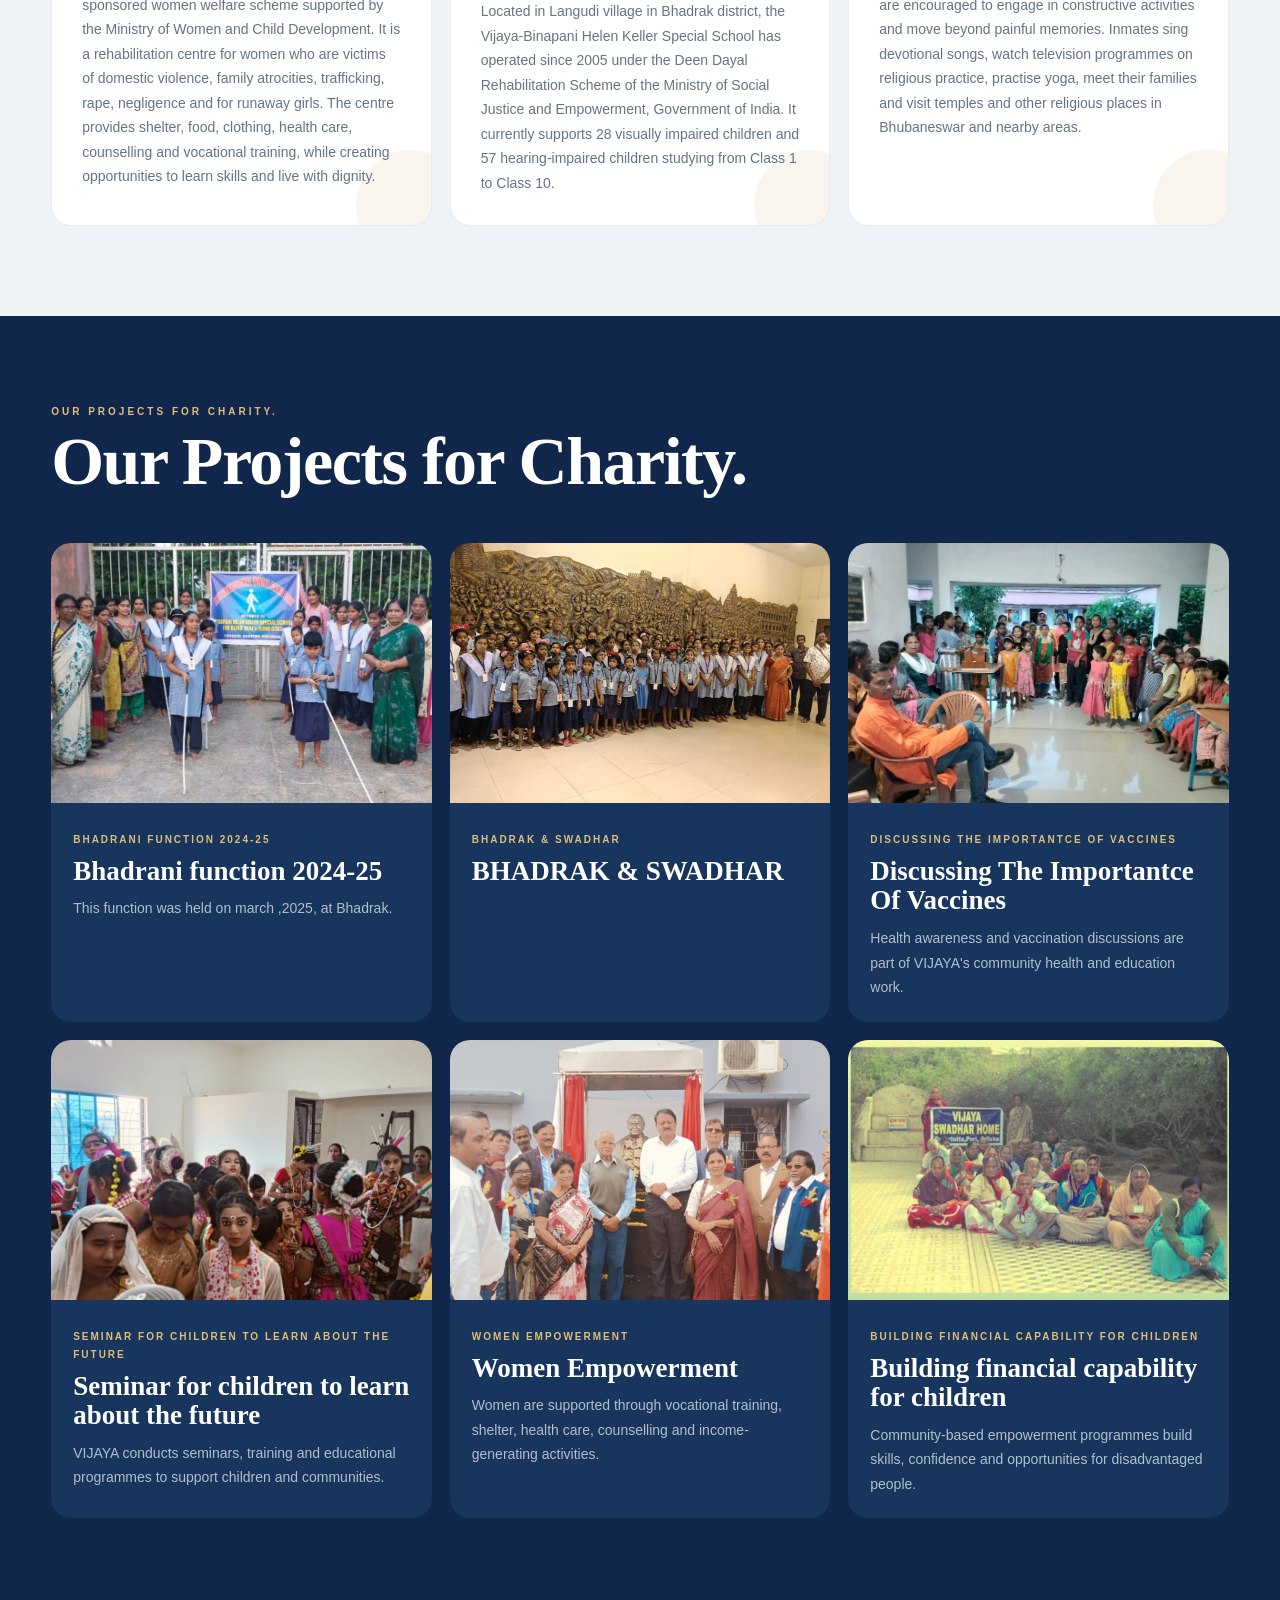
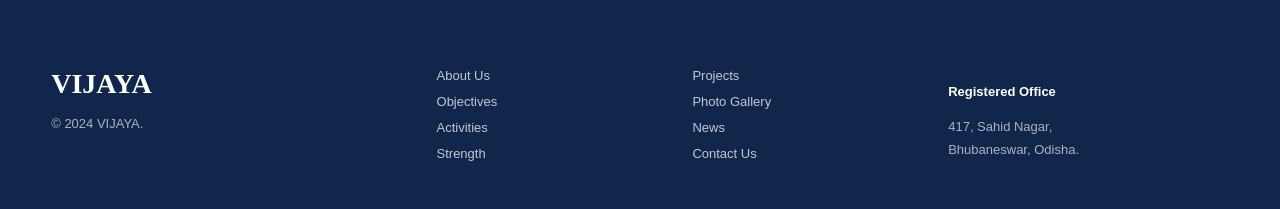
==== commit 839aece1: "Add Vijaya organization content" ====
--- a/index.html
+++ b/index.html
@@ -17,18 +17,15 @@
     <a class="skip-link" href="#main">Skip to content</a>
     <header class="site-header">
       <div class="container nav">
-        <a class="brand" href="index.html" aria-label="VIJAYA home"
-          ><span class="brand-mark">V</span
-          ><span class="brand-copy"
-            ><strong>VIJAYA</strong><small>ODISHA</small></span
-          ></a
-        >
+        <a class="brand" href="index.html" aria-label="VIJAYA home">
+          <span class="brand-mark">V</span>
+          <span class="brand-copy">
+            <strong>VIJAYA</strong><small>ODISHA</small></span></a>
         <button
           class="menu-toggle"
           type="button"
           aria-label="Open navigation"
-          aria-expanded="false"
-        >
+          aria-expanded="false">
           <span></span><span></span><span></span>
         </button>
         <nav class="nav-links" aria-label="Primary navigation">
@@ -85,15 +82,41 @@
           <div class="causes-grid">
             <article class="cause-card">
               <span class="number">01</span>
-              <h3>Help the homeless people</h3>
+              <h3>Shakti Sadan, Puri</h3>
+              <p>
+                SWADHAR Greh is a Government of India-sponsored women welfare
+                scheme supported by the Ministry of Women and Child
+                Development. It is a rehabilitation centre for women who are
+                victims of domestic violence, family atrocities, trafficking,
+                rape, negligence and for runaway girls. The centre provides
+                shelter, food, clothing, health care, counselling and
+                vocational training, while creating opportunities to learn
+                skills and live with dignity.
+              </p>
             </article>
             <article class="cause-card">
               <span class="number">02</span>
-              <h3>Help the homeless people</h3>
+              <h3>Binapani Helen Keller Special School</h3>
+              <p>
+                Located in Langudi village in Bhadrak district, the
+                Vijaya-Binapani Helen Keller Special School has operated since
+                2005 under the Deen Dayal Rehabilitation Scheme of the
+                Ministry of Social Justice and Empowerment, Government of
+                India. It currently supports 28 visually impaired children and
+                57 hearing-impaired children studying from Class 1 to Class 10.
+              </p>
             </article>
             <article class="cause-card">
               <span class="number">03</span>
-              <h3>Help the homeless people</h3>
+              <h3>Recreation</h3>
+              <p>
+                Women who have experienced stressful situations are encouraged
+                to engage in constructive activities and move beyond painful
+                memories. Inmates sing devotional songs, watch television
+                programmes on religious practice, practise yoga, meet their
+                families and visit temples and other religious places in
+                Bhubaneswar and nearby areas.
+              </p>
             </article>
           </div>
         </div>
@@ -135,10 +158,50 @@
                 <span>Discussing The Importantce Of Vaccines</span>
                 <h3>Discussing The Importantce Of Vaccines</h3>
                 <p>
-                  Integer sollicitudin ligula non enim sodales, non lacinia nunc
-                  ornare. Sewid commodo tempor dapibus. Duis convallis turpis in
-                  tortor vo are risus in euismod varius nullam feugiat ultrices.
-                  Sed condimentum […]
+                  Health awareness and vaccination discussions are part of
+                  VIJAYA's community health and education work.
+                </p>
+              </div>
+            </article>
+            <article class="home-project-card">
+              <img
+                src="assets\images\2025\photo-03.jpg"
+                alt="Seminar for children to learn about the future"
+              />
+              <div class="project-body">
+                <span>Seminar for children to learn about the future</span>
+                <h3>Seminar for children to learn about the future</h3>
+                <p>
+                  VIJAYA conducts seminars, training and educational
+                  programmes to support children and communities.
+                </p>
+              </div>
+            </article>
+            <article class="home-project-card">
+              <img
+                src="assets\images\2025\photo-05.jpg"
+                alt="Women Empowerment"
+              />
+              <div class="project-body">
+                <span>Women Empowerment</span>
+                <h3>Women Empowerment</h3>
+                <p>
+                  Women are supported through vocational training, shelter,
+                  health care, counselling and income-generating activities.
+                </p>
+              </div>
+            </article>
+            <article class="home-project-card">
+              <img
+                src="assets\images\2026\photo-01.jpg"
+                alt="Building financial capability for children"
+              />
+              <div class="project-body">
+                <span>Building financial capability for children</span>
+                <h3>Building financial capability for children</h3>
+                <p>
+                  Community-based empowerment programmes build skills,
+                  confidence and opportunities for disadvantaged people.
                 </p>
               </div>
             </article>
--- a/css/site-pages.css
+++ b/css/site-pages.css
@@ -196,6 +196,87 @@
   font-size: 15px;
   line-height: 1.8;
 }
+.info-card ul {
+  color: var(--muted);
+  font-size: 14px;
+  line-height: 1.7;
+  margin: 20px 0 0;
+  padding-left: 20px;
+}
+.info-card li + li {
+  margin-top: 8px;
+}
+
+.strength-section {
+  background: linear-gradient(180deg, var(--cream) 0%, #eef3f4 100%);
+}
+.strength-heading {
+  max-width: 700px;
+  margin-bottom: 34px;
+}
+.strength-resource-card {
+  display: grid;
+  grid-template-columns: minmax(190px, 0.38fr) minmax(0, 1fr);
+  gap: 42px;
+  align-items: start;
+  max-width: 1080px;
+  margin: 0 auto;
+  padding: 42px;
+  background: var(--navy);
+  border: 0;
+  border-radius: 24px;
+  box-shadow: 0 20px 45px rgba(16, 38, 74, 0.16);
+}
+.strength-resource-card::before {
+  width: 7px;
+  background: #e0bd7a;
+}
+.strength-resource-intro h3 {
+  color: #fff;
+  font-family: "Playfair Display", serif;
+  font-size: clamp(30px, 4vw, 44px);
+  line-height: 1.05;
+  margin: 22px 0 0;
+}
+.strength-resource-card .number {
+  color: #e0bd7a;
+}
+.strength-resource-card ul {
+  color: rgba(255, 255, 255, 0.78);
+  margin: 0;
+  font-size: 15px;
+  line-height: 1.75;
+}
+.strength-satisfaction-heading {
+  max-width: 700px;
+  margin: 104px 0 32px;
+}
+.strength-satisfaction {
+  position: relative;
+  max-width: 980px;
+  margin: 0 auto;
+  padding: 42px 48px;
+  border-left: 6px solid var(--gold);
+  border-radius: 0 24px 24px 0;
+  box-shadow: 0 16px 35px rgba(16, 38, 74, 0.08);
+}
+.strength-satisfaction::before {
+  content: "\201C";
+  position: absolute;
+  top: 20px;
+  left: 28px;
+  color: rgba(184, 137, 60, 0.18);
+  font-family: "Playfair Display", serif;
+  font-size: 96px;
+  line-height: 1;
+}
+.strength-satisfaction p {
+  position: relative;
+  z-index: 1;
+  max-width: 860px;
+  font-size: 17px;
+  line-height: 1.95;
+}
 
 .feature-layout {
   display: grid;
@@ -268,6 +349,16 @@
   margin: 40px 0 0;
   line-height: 1.05;
 }
+.side-card ul {
+  color: var(--muted);
+  font-size: 14px;
+  line-height: 1.7;
+  margin: 20px 0 0;
+  padding-left: 20px;
+}
+.side-card li + li {
+  margin-top: 8px;
+}
 
 .project-grid-pages {
   display: grid;
@@ -318,6 +409,31 @@
   line-height: 1.8;
   margin: 0;
 }
+.project-card-page h4 {
+  margin: 22px 0 8px;
+  color: var(--navy);
+  font-size: 14px;
+  letter-spacing: 0.3px;
+}
+.project-card-page ul {
+  margin: 0;
+  padding-left: 20px;
+  color: var(--muted);
+  font-size: 14px;
+  line-height: 1.7;
+}
+.project-card-page li + li {
+  margin-top: 7px;
+}
+.project-card-page .project-beneficiary-link {
+  display: inline-block;
+  margin-top: 22px;
+  color: var(--navy);
+  font-size: 13px;
+  font-weight: 800;
+  text-decoration: underline;
+  text-underline-offset: 4px;
+}
 
 .news-list-pages {
   display: grid;
@@ -347,6 +463,13 @@
   color: var(--navy);
   font-size: 29px;
   margin: 0 0 9px;
+}
+.news-card-page h3 a {
+  color: inherit;
+  text-decoration: none;
+}
+.news-card-page h3 a:hover {
+  color: var(--gold);
 }
 .news-card-page p {
   color: var(--muted);
@@ -388,6 +511,20 @@
   color: rgba(255, 255, 255, 0.72);
   line-height: 1.8;
   font-size: 15px;
+}
+.contact-detail-group {
+  margin-top: 18px;
+}
+.contact-detail-group h3 {
+  margin: 0 0 4px;
+  color: #e0bd7a;
+  font-size: 13px;
+  letter-spacing: 0.5px;
+}
+.contact-detail-group p {
+  margin: 0;
+  font-size: 14px;
+  line-height: 1.65;
 }
 .contact-form-page {
   background: #fff;
@@ -588,8 +725,16 @@
   color: var(--navy);
   font-size: 28px;
   line-height: 1.1;
-  margin: 50px 0 0;
-  max-width: 250px;
+  margin: 28px 0 0;
+  max-width: 280px;
+}
+.cause-card p {
+  position: relative;
+  z-index: 1;
+  color: var(--muted);
+  font-size: 14px;
+  line-height: 1.75;
+  margin: 16px 0 0;
 }
 .home-projects {
   background: var(--navy);
@@ -632,6 +777,31 @@
   line-height: 1.1;
   margin: 10px 0 0;
   color: #fff;
+.project-card-page h4 {
+  margin: 22px 0 8px;
+  color: var(--navy);
+  font-size: 14px;
+  letter-spacing: 0.3px;
+}
+.project-card-page ul {
+  margin: 0;
+  padding-left: 20px;
+  color: var(--muted);
+  font-size: 14px;
+  line-height: 1.7;
+}
+.project-card-page li + li {
+  margin-top: 7px;
+}
+.project-card-page .project-beneficiary-link {
+  display: inline-block;
+  margin-top: 22px;
+  color: var(--navy);
+  font-size: 13px;
+  font-weight: 800;
+  text-decoration: underline;
+  text-underline-offset: 4px;
+}
 }
 .home-project-card p {
   color: rgba(255, 255, 255, 0.68);
@@ -684,6 +854,17 @@
   .feature-panel {
     min-height: 440px;
   }
+  .strength-resource-card {
+    grid-template-columns: 1fr;
+    gap: 24px;
+    padding: 30px;
+  }
+  .strength-satisfaction-heading {
+    margin-top: 72px;
+  }
+  .strength-satisfaction {
+    padding: 34px 28px;
+  }
   .side-card {
     min-height: 210px;
   }
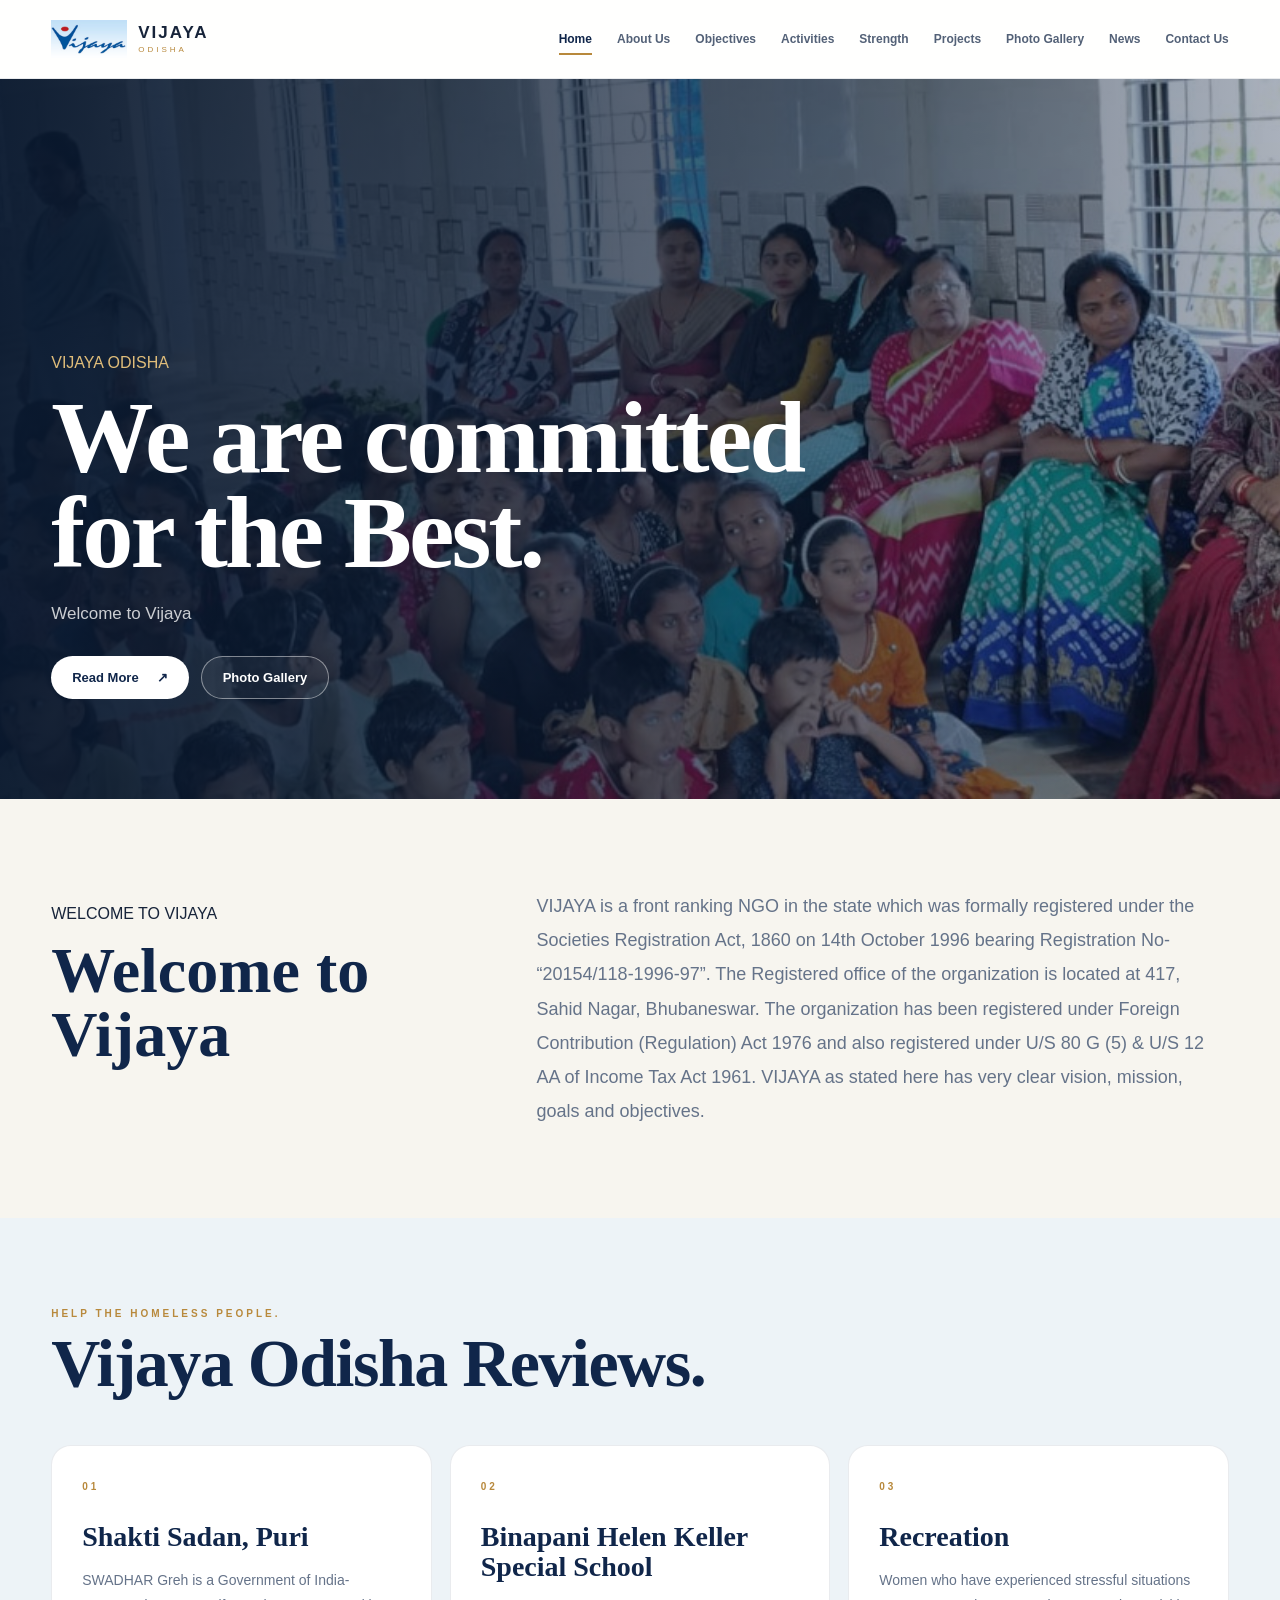
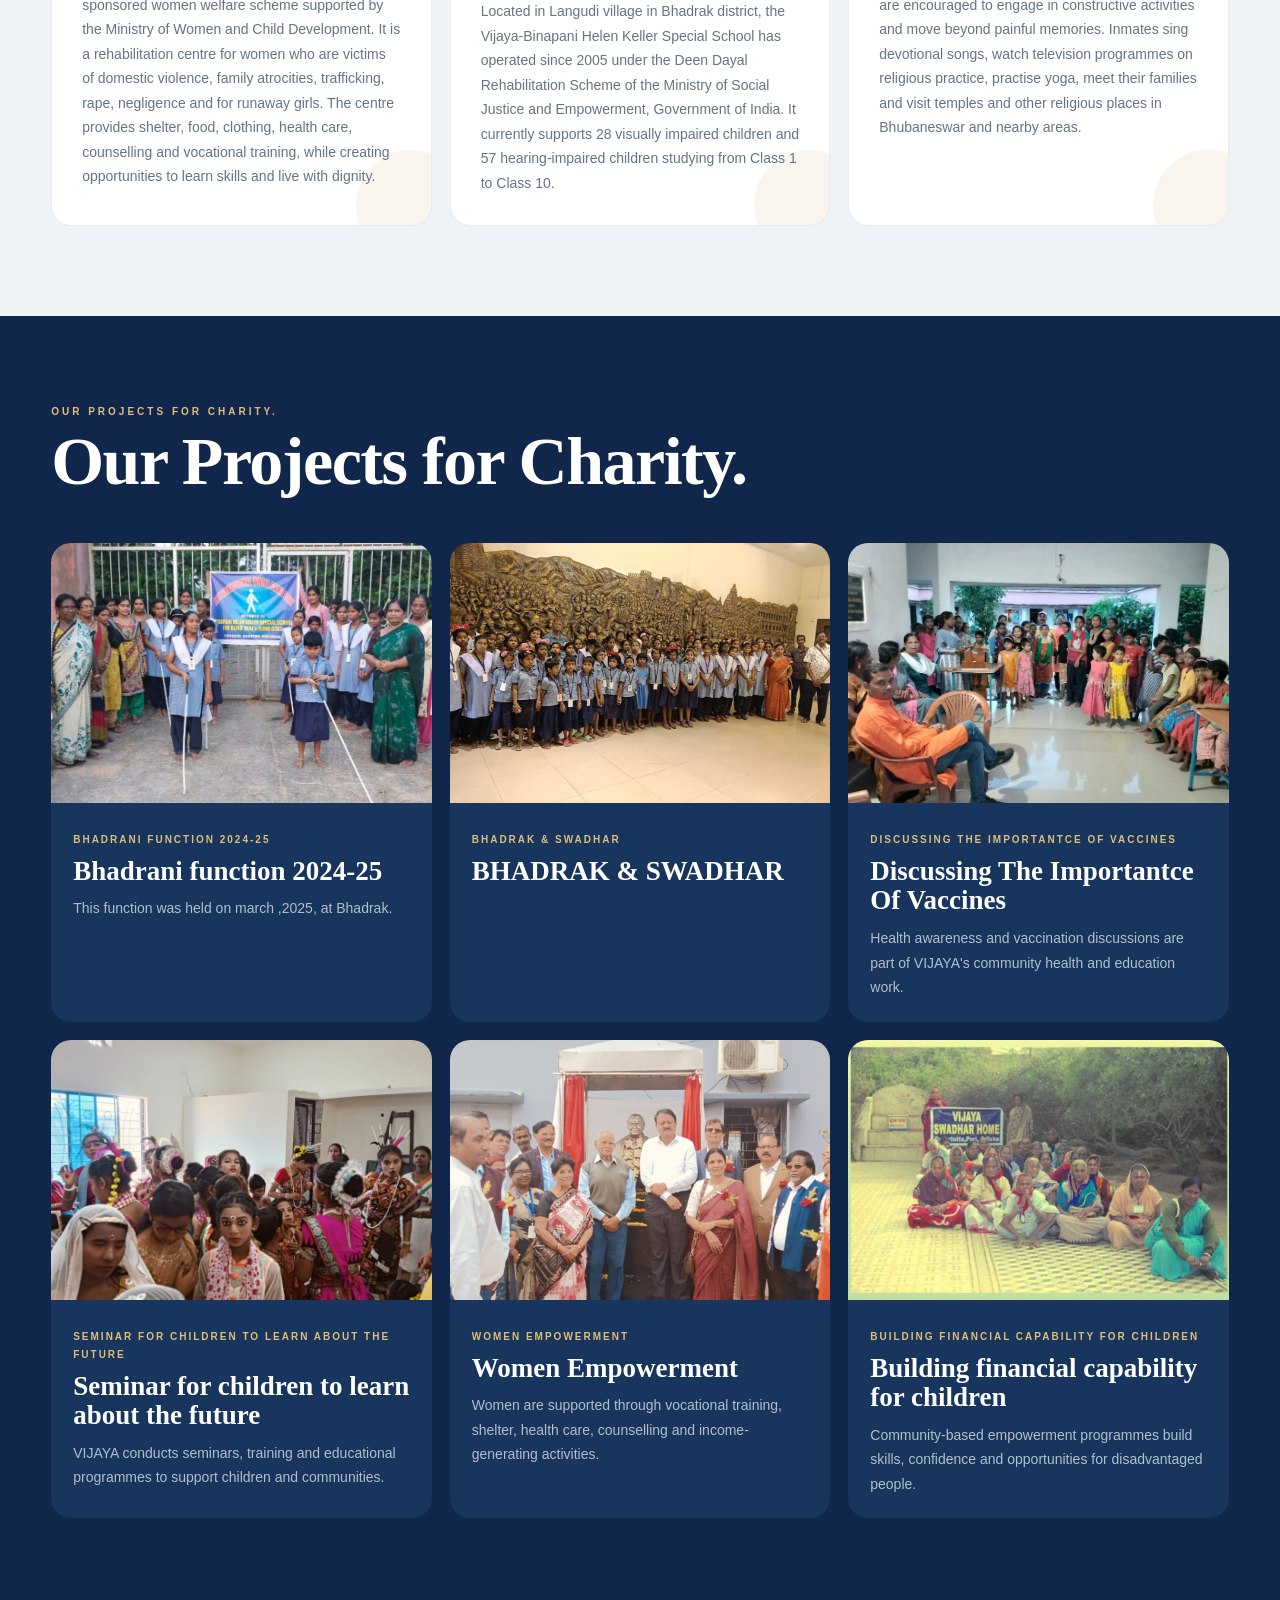
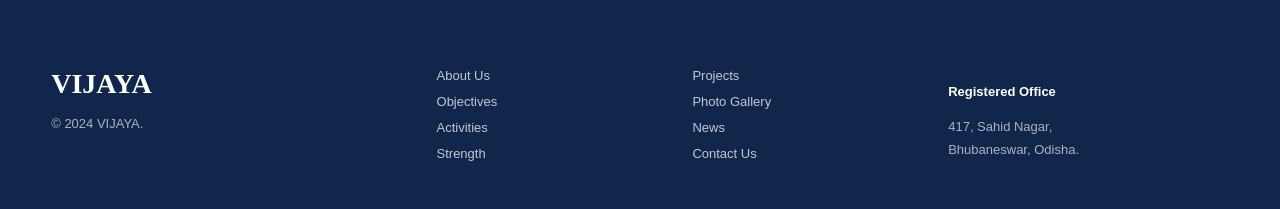
==== commit cdbec8a3: "Add site logo across pages" ====
--- a/index.html
+++ b/index.html
@@ -18,7 +18,7 @@
     <header class="site-header">
       <div class="container nav">
         <a class="brand" href="index.html" aria-label="VIJAYA home">
-          <span class="brand-mark">V</span>
+          <img class="brand-mark" src="logo.jpg" alt="VIJAYA logo" />
           <span class="brand-copy">
             <strong>VIJAYA</strong><small>ODISHA</small></span></a>
         <button
@@ -76,8 +76,8 @@
       <section class="page-section soft-section">
         <div class="container">
           <div class="page-heading">
-            <p class="small-label">Recent Causes.</p>
-            <h2>Recent Causes.</h2>
+            <p class="small-label">Help the homeless people.</p>
+            <h2>Vijaya Odisha Reviews.</h2>
           </div>
           <div class="causes-grid">
             <article class="cause-card">
--- a/css/style.css
+++ b/css/style.css
@@ -56,15 +56,11 @@
   gap: 11px;
 }
 .brand-mark {
-  width: 39px;
-  height: 39px;
-  display: grid;
-  place-items: center;
-  border-radius: 50%;
-  background: #10264a;
-  color: #fff;
-  font-family: "Playfair Display", serif;
-  font-size: 22px;
+  width: 76px;
+  height: 48px;
+  display: block;
+  object-fit: contain;
+  object-position: center;
 }
 .brand-copy {
   display: flex;
